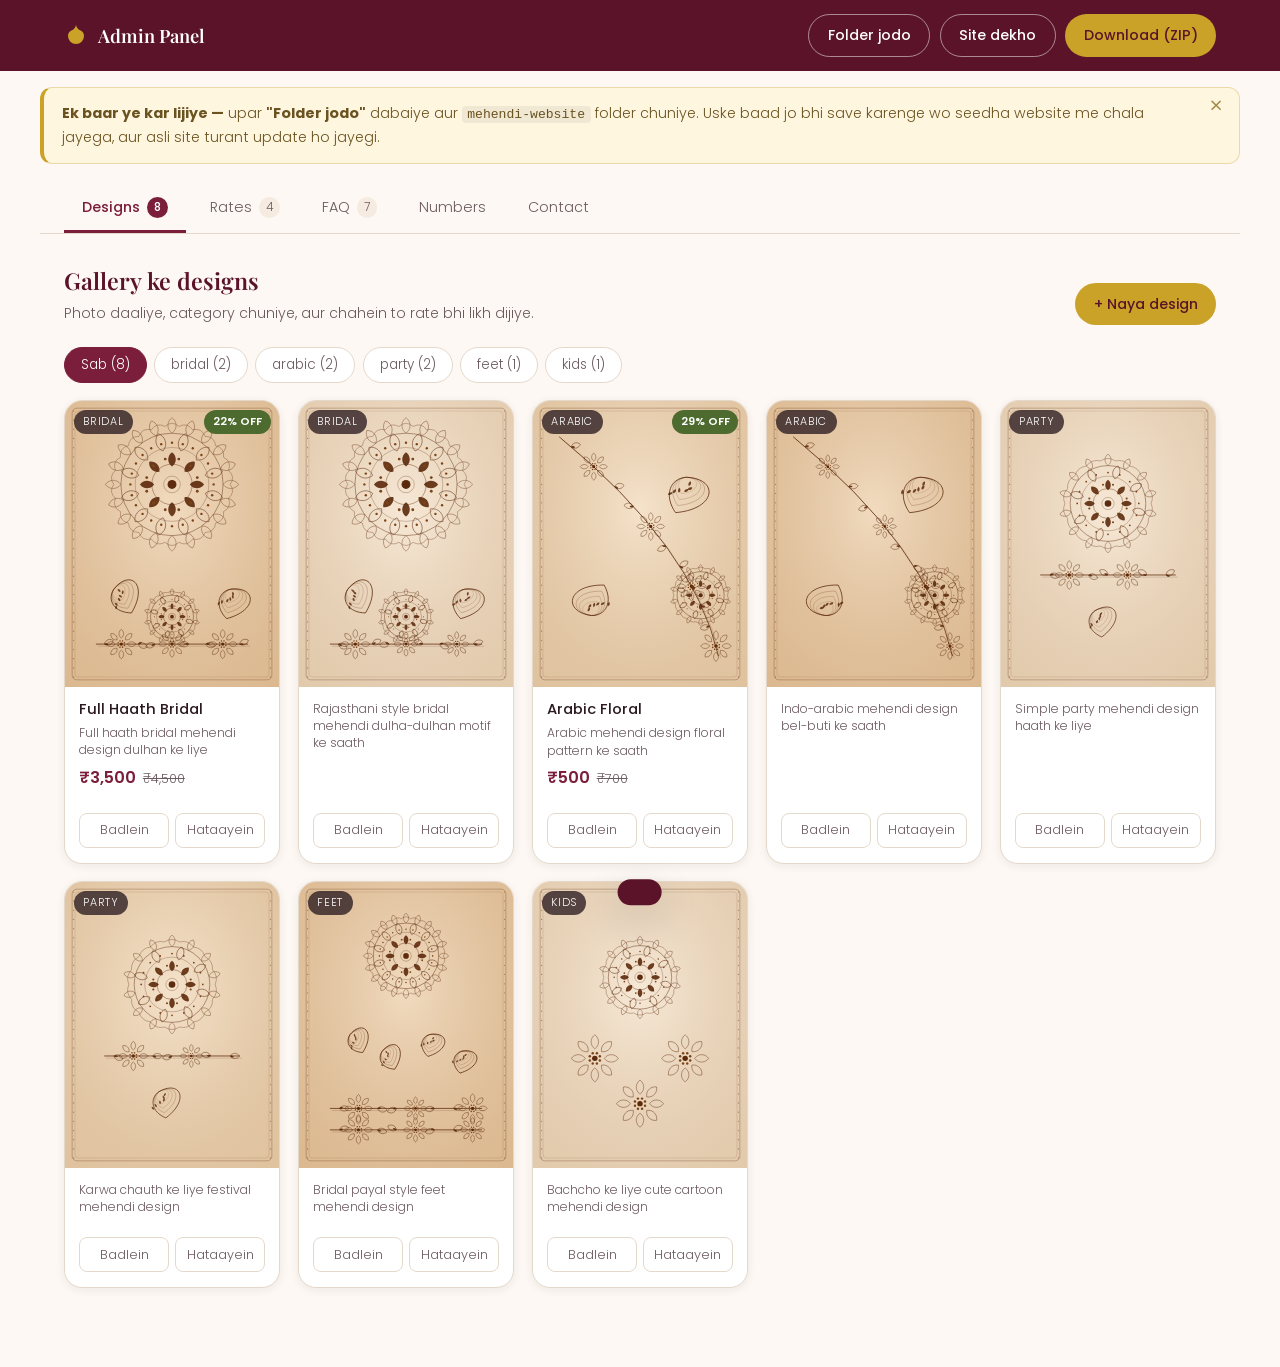
==== admin.html @ f22e6439 "Mehendi by Swity - website + admin panel Swity Tularam Kolhe ke mehendi business ki single-page site" ====
<!DOCTYPE html>
<html lang="hi">
<head>
<meta charset="UTF-8">
<meta name="viewport" content="width=device-width, initial-scale=1.0">
<meta name="robots" content="noindex, nofollow">
<title>Admin Panel | Mehendi by Swity</title>

<link rel="icon" href="favicon.svg" type="image/svg+xml">
<link rel="preconnect" href="https://fonts.googleapis.com">
<link rel="preconnect" href="https://fonts.gstatic.com" crossorigin>
<link href="https://fonts.googleapis.com/css2?family=Playfair+Display:wght@600&family=Poppins:wght@300;400;500;600&display=swap" rel="stylesheet">
<link rel="stylesheet" href="css/admin.css">
</head>

<body>

<!-- ================= HEADER ================= -->
<header class="ad-head">
  <div class="ad-head__in">
    <div class="ad-brand">
      <svg viewBox="0 0 24 24" width="24" height="24" fill="currentColor" aria-hidden="true">
        <path d="M12 2c.6 3 2.4 4.6 4.6 5.6C19 8.7 20 10.6 20 13a8 8 0 0 1-16 0c0-2.4 1-4.3 3.4-5.4C9.6 6.6 11.4 5 12 2z"/>
      </svg>
      <span>Admin Panel</span>
    </div>
    <div class="ad-head__actions">
      <span class="ad-link" id="linkStatus"></span>
      <button class="ad-btn ad-btn--ghost" id="btnConnect">Folder jodo</button>
      <a href="index.html" target="_blank" class="ad-btn ad-btn--ghost" id="btnPreview">Site dekho</a>
      <button class="ad-btn ad-btn--primary" id="btnExport">Download (ZIP)</button>
    </div>
  </div>
</header>

<!-- ================= LOCAL-ONLY WARNING ================= -->
<div class="ad-notice" id="notice">
  <strong>Ek baar ye kar lijiye —</strong> upar <b>"Folder jodo"</b> dabaiye aur
  <code>mehendi-website</code> folder chuniye. Uske baad jo bhi save karenge wo
  seedha website me chala jayega, aur asli site turant update ho jayegi.
  <button class="ad-notice__x" id="noticeX" aria-label="Band karein">&times;</button>
</div>

<div class="ad-notice ad-notice--ok" id="noticeOk" hidden>
  <strong>Folder juda hua hai —</strong> <span id="okFolder"></span>. Ab har save
  seedha website me likha jaata hai. <b>"Site dekho"</b> dabakar check kar sakte hain.
  <button class="ad-notice__x" id="noticeOkX" aria-label="Band karein">&times;</button>
</div>

<!-- ================= TABS ================= -->
<nav class="ad-tabs" role="tablist">
  <button class="ad-tab is-active" data-tab="gallery" role="tab" aria-selected="true">Designs <span class="ad-count" id="cGallery">0</span></button>
  <button class="ad-tab" data-tab="packages" role="tab" aria-selected="false">Rates <span class="ad-count" id="cPackages">0</span></button>
  <button class="ad-tab" data-tab="faqs" role="tab" aria-selected="false">FAQ <span class="ad-count" id="cFaqs">0</span></button>
  <button class="ad-tab" data-tab="stats" role="tab" aria-selected="false">Numbers</button>
  <button class="ad-tab" data-tab="site" role="tab" aria-selected="false">Contact</button>
</nav>

<main class="ad-main">

  <!-- ============ DESIGNS ============ -->
  <section class="ad-panel is-active" data-panel="gallery">
    <div class="ad-panel__head">
      <div>
        <h2>Gallery ke designs</h2>
        <p>Photo daaliye, category chuniye, aur chahein to rate bhi likh dijiye.</p>
      </div>
      <button class="ad-btn ad-btn--primary" id="btnAddDesign">+ Naya design</button>
    </div>

    <div class="ad-filterbar" id="galleryCats"></div>
    <div class="ad-grid" id="galleryList"></div>
    <p class="ad-empty" id="galleryEmpty" hidden>Abhi koi design nahi hai. Upar "+ Naya design" dabaiye.</p>
  </section>

  <!-- ============ PACKAGES ============ -->
  <section class="ad-panel" data-panel="packages">
    <div class="ad-panel__head">
      <div>
        <h2>Packages aur rates</h2>
        <p>Original price aur discount wala rate dono daaliye — site pe kata hua price aur "OFF" badge dikhega.</p>
      </div>
      <button class="ad-btn ad-btn--primary" id="btnAddPackage">+ Naya package</button>
    </div>
    <div class="ad-list" id="packageList"></div>
    <p class="ad-empty" id="packageEmpty" hidden>Abhi koi package nahi hai.</p>
  </section>

  <!-- ============ FAQ ============ -->
  <section class="ad-panel" data-panel="faqs">
    <div class="ad-panel__head">
      <div>
        <h2>Sawaal-Jawaab</h2>
        <p>Jo sawaal client baar-baar poochhte hain, wo yahan daal dijiye.</p>
      </div>
      <button class="ad-btn ad-btn--primary" id="btnAddFaq">+ Naya sawaal</button>
    </div>
    <div class="ad-list" id="faqList"></div>
    <p class="ad-empty" id="faqEmpty" hidden>Abhi koi sawaal nahi hai.</p>
  </section>

  <!-- ============ STATS ============ -->
  <section class="ad-panel" data-panel="stats">
    <div class="ad-panel__head">
      <div>
        <h2>Hero ke neeche wale numbers</h2>
        <p>Jaise "5+ Saal ka Experience". Asli aankde hi daaliye.</p>
      </div>
      <button class="ad-btn ad-btn--primary" id="btnAddStat">+ Naya number</button>
    </div>
    <div class="ad-list" id="statList"></div>
  </section>

  <!-- ============ SITE / CONTACT ============ -->
  <section class="ad-panel" data-panel="site">
    <div class="ad-panel__head">
      <div>
        <h2>Contact aur site ki details</h2>
        <p>Naam, WhatsApp number, sheher aur social links.</p>
      </div>
    </div>

    <form class="ad-form ad-form--site" id="siteForm">
      <div class="ad-field"><label for="sBrand">Business ka naam</label>
        <input id="sBrand" data-site="brand" type="text" placeholder="Mehendi by Swity"></div>
      <div class="ad-field"><label for="sArtist">Pura naam</label>
        <input id="sArtist" data-site="artist" type="text" placeholder="Swity Tularam Kolhe"></div>
      <div class="ad-field"><label for="sShort">Chhota naam (About me)</label>
        <input id="sShort" data-site="artistShort" type="text" placeholder="Swity"></div>
      <div class="ad-field ad-field--full"><label for="sTagline">Tagline</label>
        <input id="sTagline" data-site="tagline" type="text"></div>

      <div class="ad-field"><label for="sWa">WhatsApp number <span class="ad-req">*</span></label>
        <input id="sWa" data-site="whatsapp" type="text" inputmode="numeric" placeholder="919145671694">
        <small class="ad-hint">91 ke saath, bina + aur bina space ke</small>
        <small class="ad-err" data-err="sWa"></small></div>
      <div class="ad-field"><label for="sPhone">Number (dikhane ke liye)</label>
        <input id="sPhone" data-site="phone" type="text" placeholder="+91 91456 71694"></div>
      <div class="ad-field"><label for="sEmail">Email</label>
        <input id="sEmail" data-site="email" type="email" placeholder="khaali chhodo to hide rahega">
        <small class="ad-err" data-err="sEmail"></small></div>
      <div class="ad-field"><label for="sInsta">Instagram link</label>
        <input id="sInsta" data-site="instagram" type="url" placeholder="https://instagram.com/..."></div>

      <div class="ad-field"><label for="sCity">Sheher</label>
        <input id="sCity" data-site="city" type="text" placeholder="Warud"></div>
      <div class="ad-field"><label for="sSeo">Title me jagah</label>
        <input id="sSeo" data-site="seoArea" type="text" placeholder="Warud, Amravati"></div>
      <div class="ad-field"><label for="sPin">Pincode</label>
        <input id="sPin" data-site="postalCode" type="text" inputmode="numeric" placeholder="444906"></div>
      <div class="ad-field"><label for="sWeb3">Web3Forms key (email form)</label>
        <input id="sWeb3" data-site="web3formsKey" type="text" placeholder="khaali = email button hide"></div>

      <div class="ad-field ad-field--full"><label for="sAreas">Service area (comma se alag)</label>
        <input id="sAreas" data-site="areas" type="text"
               placeholder="Warud, Morshi, Amravati, Katol, Nagpur aur aas-paas ke ilaake"></div>
    </form>

    <div class="ad-danger">
      <div>
        <h3>Sab kuch mitaayein</h3>
        <p>Admin ka saara data aur photos is browser se hat jayenge. Website ki files par koi asar nahi hoga.</p>
      </div>
      <button class="ad-btn ad-btn--danger" id="btnReset">Reset karein</button>
    </div>
  </section>

</main>

<!-- ================= DESIGN MODAL ================= -->
<div class="ad-modal" id="designModal" hidden>
  <div class="ad-modal__box" role="dialog" aria-modal="true" aria-labelledby="dmTitle">
    <div class="ad-modal__head">
      <h3 id="dmTitle">Naya design</h3>
      <button class="ad-modal__x" data-close aria-label="Band karein">&times;</button>
    </div>

    <form class="ad-form" id="designForm">
      <div class="ad-field ad-field--full">
        <label>Photo <span class="ad-req">*</span></label>
        <div class="ad-drop" id="drop">
          <input type="file" id="dFile" accept="image/*" hidden>
          <img id="dPreview" alt="" hidden>
          <div class="ad-drop__msg" id="dropMsg">
            <svg viewBox="0 0 24 24" width="34" height="34" fill="none" stroke="currentColor" stroke-width="1.5">
              <rect x="3" y="3" width="18" height="18" rx="3"/><circle cx="8.5" cy="8.5" r="1.8"/>
              <path d="m21 15-5-5L5 21"/>
            </svg>
            <b>Photo chuniye</b>
            <span>ya yahan drag karke chhod dijiye</span>
          </div>
        </div>
        <small class="ad-hint" id="dFileInfo">Badi photo apne aap chhoti kar di jayegi (max 1400px, ~200KB)</small>
        <small class="ad-err" data-err="dFile"></small>
      </div>

      <div class="ad-field">
        <label for="dCategory">Category <span class="ad-req">*</span></label>
        <input id="dCategory" list="catList" type="text" placeholder="bridal">
        <datalist id="catList"></datalist>
        <small class="ad-hint">Nayi category likh do to nayi ban jayegi</small>
        <small class="ad-err" data-err="dCategory"></small>
      </div>

      <div class="ad-field">
        <label for="dTitle">Design ka naam</label>
        <input id="dTitle" type="text" placeholder="Full haath bridal">
      </div>

      <div class="ad-field ad-field--full">
        <label for="dAlt">Photo me kya hai <span class="ad-req">*</span></label>
        <input id="dAlt" type="text" placeholder="Full haath bridal mehendi design dulhan ke liye">
        <small class="ad-hint">Google aur screen-reader ke liye — chhota sa description</small>
        <small class="ad-err" data-err="dAlt"></small>
      </div>

      <div class="ad-field">
        <label for="dMrp">Original price (₹)</label>
        <input id="dMrp" type="number" min="0" step="10" placeholder="1000">
        <small class="ad-hint">Kata hua dikhega. Khaali chhod sakte ho.</small>
      </div>

      <div class="ad-field">
        <label for="dPrice">Aaj ka price (₹)</label>
        <input id="dPrice" type="number" min="0" step="10" placeholder="800">
        <small class="ad-err" data-err="dPrice"></small>
      </div>

      <div class="ad-field ad-field--full">
        <div class="ad-discount" id="dDiscount" hidden></div>
      </div>

      <div class="ad-modal__foot ad-field--full">
        <button type="button" class="ad-btn ad-btn--ghost" data-close>Rehne dijiye</button>
        <button type="submit" class="ad-btn ad-btn--primary" id="dSave">Save karein</button>
      </div>
    </form>
  </div>
</div>

<!-- ================= PACKAGE MODAL ================= -->
<div class="ad-modal" id="packageModal" hidden>
  <div class="ad-modal__box" role="dialog" aria-modal="true" aria-labelledby="pmTitle">
    <div class="ad-modal__head">
      <h3 id="pmTitle">Naya package</h3>
      <button class="ad-modal__x" data-close aria-label="Band karein">&times;</button>
    </div>

    <form class="ad-form" id="packageForm">
      <div class="ad-field">
        <label for="pName">Package ka naam <span class="ad-req">*</span></label>
        <input id="pName" type="text" placeholder="Bridal Package">
        <small class="ad-err" data-err="pName"></small>
      </div>
      <div class="ad-field">
        <label for="pUnit">Price ke neeche ki line</label>
        <input id="pUnit" type="text" placeholder="se shuru (dono haath)">
      </div>

      <div class="ad-field">
        <label for="pMrp">Original price (₹)</label>
        <input id="pMrp" type="number" min="0" step="50" placeholder="4500">
      </div>
      <div class="ad-field">
        <label for="pPrice">Aaj ka price (₹) <span class="ad-req">*</span></label>
        <input id="pPrice" type="text" inputmode="numeric" placeholder="3500">
        <small class="ad-hint">Number likhiye, ya "Custom" jaisa koi shabd</small>
        <small class="ad-err" data-err="pPrice"></small>
      </div>

      <div class="ad-field ad-field--full">
        <div class="ad-discount" id="pDiscount" hidden></div>
      </div>

      <div class="ad-field ad-field--full">
        <label for="pDesc">Chhota description</label>
        <textarea id="pDesc" rows="2" placeholder="Dulhan ke liye complete bridal mehendi..."></textarea>
      </div>

      <div class="ad-field ad-field--full">
        <label for="pFeatures">Kya-kya milega (har line pe ek)</label>
        <textarea id="pFeatures" rows="4" placeholder="Haath kohni tak + paer&#10;Dulha-dulhan motif&#10;3-5 ghante"></textarea>
      </div>

      <div class="ad-field ad-field--full">
        <label class="ad-check">
          <input type="checkbox" id="pFeatured">
          <span>Ise "Sabse Popular" banaiye (ek waqt me ek hi)</span>
        </label>
      </div>

      <div class="ad-modal__foot ad-field--full">
        <button type="button" class="ad-btn ad-btn--ghost" data-close>Rehne dijiye</button>
        <button type="submit" class="ad-btn ad-btn--primary">Save karein</button>
      </div>
    </form>
  </div>
</div>

<!-- ================= FAQ MODAL ================= -->
<div class="ad-modal" id="faqModal" hidden>
  <div class="ad-modal__box" role="dialog" aria-modal="true" aria-labelledby="fmTitle">
    <div class="ad-modal__head">
      <h3 id="fmTitle">Naya sawaal</h3>
      <button class="ad-modal__x" data-close aria-label="Band karein">&times;</button>
    </div>
    <form class="ad-form" id="faqForm">
      <div class="ad-field ad-field--full">
        <label for="fQ">Sawaal <span class="ad-req">*</span></label>
        <input id="fQ" type="text" placeholder="Booking kitne din pehle karni chahiye?">
        <small class="ad-err" data-err="fQ"></small>
      </div>
      <div class="ad-field ad-field--full">
        <label for="fA">Jawaab <span class="ad-req">*</span></label>
        <textarea id="fA" rows="5"></textarea>
        <small class="ad-err" data-err="fA"></small>
      </div>
      <div class="ad-modal__foot ad-field--full">
        <button type="button" class="ad-btn ad-btn--ghost" data-close>Rehne dijiye</button>
        <button type="submit" class="ad-btn ad-btn--primary">Save karein</button>
      </div>
    </form>
  </div>
</div>

<!-- ================= TOAST ================= -->
<div class="ad-toast" id="toast" role="status" aria-live="polite"></div>

<script src="js/config.js"></script>
<script src="js/admin-store.js"></script>
<script src="js/admin-export.js"></script>
<script src="js/admin-publish.js"></script>
<script src="js/admin.js"></script>
</body>
</html>
---- css/admin.css ----
/* ============================================================
   ADMIN PANEL - styles
   Site ka hi rang, par kaam-kaaji layout (dashboard jaisa)
   ============================================================ */
:root {
  --maroon:      #7B1E3B;
  --maroon-dark: #5A1329;
  --maroon-lt:   #A03354;
  --mehendi:     #4E6B2F;
  --gold:        #C9A227;
  --cream:       #FDF8F3;
  --cream-2:     #F5EBE0;
  --ink:         #2B1B20;
  --ink-soft:    #6B5A5F;
  --line:        #E4D8CB;
  --white:       #fff;
  --danger:      #C0392B;
  --ok:          #2E7D4F;

  --font-head: "Playfair Display", Georgia, serif;
  --font-body: "Poppins", -apple-system, "Segoe UI", Roboto, sans-serif;
  --r:  12px;
  --r2: 18px;
  --sh:  0 2px 10px rgba(43,27,32,.07);
  --sh2: 0 14px 40px rgba(43,27,32,.18);
  --ease: cubic-bezier(.4,0,.2,1);
}

* , *::before, *::after { box-sizing: border-box; }

body {
  margin: 0;
  font-family: var(--font-body);
  font-weight: 300;
  font-size: 15px;
  line-height: 1.6;
  color: var(--ink);
  background: var(--cream);
}

h1,h2,h3 { font-family: var(--font-head); font-weight: 600; margin: 0; color: var(--maroon-dark); }
p { margin: 0; }
img { max-width: 100%; display: block; }
button, input, select, textarea { font: inherit; color: inherit; }
button { cursor: pointer; border: none; background: none; }
:focus-visible { outline: 3px solid var(--gold); outline-offset: 2px; border-radius: 5px; }

/* ---------------- Header ---------------- */
.ad-head {
  position: sticky; top: 0; z-index: 40;
  background: var(--maroon-dark);
  color: var(--white);
}
.ad-head__in {
  max-width: 1200px; margin: 0 auto;
  padding: .85rem 1.5rem;
  display: flex; align-items: center; justify-content: space-between; gap: 1rem;
}
.ad-brand {
  display: flex; align-items: center; gap: .6rem;
  font-family: var(--font-head); font-size: 1.15rem; font-weight: 600;
}
.ad-brand svg { color: var(--gold); }
.ad-head__actions { display: flex; gap: .6rem; flex-wrap: wrap; }

/* ---------------- Buttons ---------------- */
.ad-btn {
  display: inline-flex; align-items: center; justify-content: center; gap: .4rem;
  padding: .6rem 1.15rem; border-radius: 100px;
  font-size: .88rem; font-weight: 500; white-space: nowrap;
  text-decoration: none;
  transition: background .2s var(--ease), transform .15s var(--ease), color .2s var(--ease);
}
.ad-btn:hover { transform: translateY(-1px); }
.ad-btn--primary { background: var(--gold); color: var(--maroon-dark); }
.ad-btn--primary:hover { background: #DDB945; }
.ad-btn--ghost { border: 1.4px solid rgba(255,255,255,.5); color: var(--white); }
.ad-btn--ghost:hover { background: rgba(255,255,255,.14); }
.ad-btn--danger { background: var(--danger); color: var(--white); }
.ad-btn--danger:hover { background: #A93226; }
.ad-btn[disabled] { opacity: .55; pointer-events: none; }

/* panel ke andar wale ghost button gehre rang me */
.ad-main .ad-btn--ghost, .ad-modal .ad-btn--ghost {
  border-color: var(--line); color: var(--ink-soft);
}
.ad-main .ad-btn--ghost:hover, .ad-modal .ad-btn--ghost:hover {
  background: var(--cream-2); color: var(--ink);
}

/* ---------------- Notice ---------------- */
.ad-notice {
  position: relative;
  max-width: 1200px; margin: 1rem auto 0;
  padding: .9rem 2.6rem .9rem 1.1rem;
  background: #FFF6E0; border: 1px solid #EBD9A8; border-left: 4px solid var(--gold);
  border-radius: var(--r);
  font-size: .89rem; color: #6A5320;
}
.ad-notice__x {
  position: absolute; top: .35rem; right: .6rem;
  font-size: 1.5rem; line-height: 1; color: #A48B48;
}
.ad-notice[hidden] { display: none; }

/* ---------------- Tabs ---------------- */
.ad-tabs {
  max-width: 1200px; margin: 1.25rem auto 0; padding: 0 1.5rem;
  display: flex; gap: .4rem; flex-wrap: wrap;
  border-bottom: 1px solid var(--line);
}
.ad-tab {
  padding: .7rem 1.1rem;
  font-size: .9rem; color: var(--ink-soft);
  border-bottom: 3px solid transparent;
  border-radius: var(--r) var(--r) 0 0;
  display: inline-flex; align-items: center; gap: .45rem;
  transition: color .2s var(--ease), border-color .2s var(--ease), background .2s var(--ease);
}
.ad-tab:hover { background: var(--cream-2); color: var(--ink); }
.ad-tab.is-active { color: var(--maroon); border-bottom-color: var(--maroon); font-weight: 500; }
.ad-count {
  background: var(--cream-2); color: var(--ink-soft);
  font-size: .74rem; padding: .06rem .45rem; border-radius: 100px; min-width: 1.4em; text-align: center;
}
.ad-tab.is-active .ad-count { background: var(--maroon); color: var(--white); }

/* ---------------- Panels ---------------- */
.ad-main { max-width: 1200px; margin: 0 auto; padding: 1.75rem 1.5rem 5rem; }
.ad-panel { display: none; }
.ad-panel.is-active { display: block; animation: fade .25s var(--ease); }
@keyframes fade { from { opacity: 0; transform: translateY(6px); } }

.ad-panel__head {
  display: flex; align-items: flex-end; justify-content: space-between;
  gap: 1rem; flex-wrap: wrap; margin-bottom: 1.4rem;
}
.ad-panel__head h2 { font-size: 1.45rem; }
.ad-panel__head p { font-size: .88rem; color: var(--ink-soft); margin-top: .2rem; }

.ad-empty {
  text-align: center; padding: 3rem 1rem;
  color: var(--ink-soft); font-size: .92rem;
  border: 2px dashed var(--line); border-radius: var(--r2);
}
.ad-empty[hidden] { display: none; }

/* ---------------- Category filter ---------------- */
.ad-filterbar { display: flex; gap: .45rem; flex-wrap: wrap; margin-bottom: 1.1rem; }
.ad-chip {
  padding: .38rem 1rem; border-radius: 100px;
  border: 1.4px solid var(--line); background: var(--white);
  font-size: .84rem; color: var(--ink-soft);
  transition: all .2s var(--ease);
}
.ad-chip:hover { border-color: var(--maroon); color: var(--maroon); }
.ad-chip.is-active { background: var(--maroon); border-color: var(--maroon); color: var(--white); }

/* ---------------- Design grid ---------------- */
.ad-grid {
  display: grid; gap: 1.1rem;
  grid-template-columns: repeat(auto-fill, minmax(215px, 1fr));
}
.ad-card {
  background: var(--white); border: 1px solid var(--line);
  border-radius: var(--r2); overflow: hidden;
  box-shadow: var(--sh);
  display: flex; flex-direction: column;
  transition: transform .2s var(--ease), box-shadow .2s var(--ease);
}
.ad-card:hover { transform: translateY(-3px); box-shadow: var(--sh2); }
.ad-card__img {
  position: relative; aspect-ratio: 3/4;
  background: linear-gradient(135deg, var(--cream-2), var(--line));
}
.ad-card__img img { width: 100%; height: 100%; object-fit: cover; }
.ad-card__cat {
  position: absolute; top: .55rem; left: .55rem;
  background: rgba(43,27,32,.78); color: var(--white);
  font-size: .68rem; letter-spacing: .06em; text-transform: uppercase;
  padding: .2rem .6rem; border-radius: 100px;
}
.ad-card__off {
  position: absolute; top: .55rem; right: .55rem;
  background: var(--mehendi); color: var(--white);
  font-size: .7rem; font-weight: 600;
  padding: .2rem .55rem; border-radius: 100px;
}
.ad-card__body { padding: .8rem .9rem; flex: 1; display: flex; flex-direction: column; gap: .3rem; }
.ad-card__title { font-weight: 500; font-size: .92rem; line-height: 1.35; }
.ad-card__alt { font-size: .76rem; color: var(--ink-soft); line-height: 1.4; }
.ad-card__price { display: flex; align-items: baseline; gap: .4rem; margin-top: .1rem; }
.ad-card__now { font-weight: 600; color: var(--maroon); font-size: 1rem; }
.ad-card__mrp { text-decoration: line-through; color: var(--ink-soft); font-size: .82rem; }
.ad-card__acts { display: flex; gap: .4rem; padding: .6rem .9rem .9rem; }
.ad-mini {
  flex: 1; padding: .4rem; border-radius: 8px;
  border: 1.2px solid var(--line); background: var(--white);
  font-size: .8rem; color: var(--ink-soft);
  transition: all .18s var(--ease);
}
.ad-mini:hover { border-color: var(--maroon); color: var(--maroon); }
.ad-mini--del:hover { border-color: var(--danger); color: var(--danger); background: #FDF2F0; }

/* ---------------- Lists (packages / faq / stats) ---------------- */
.ad-list { display: flex; flex-direction: column; gap: .8rem; }
.ad-row {
  background: var(--white); border: 1px solid var(--line);
  border-radius: var(--r2); padding: 1.1rem 1.25rem;
  display: flex; align-items: center; gap: 1rem; flex-wrap: wrap;
  box-shadow: var(--sh);
}
.ad-row--featured { border-color: var(--gold); border-width: 2px; }
.ad-row__main { flex: 1 1 260px; min-width: 0; }
.ad-row__title { font-weight: 500; display: flex; align-items: center; gap: .5rem; flex-wrap: wrap; }
.ad-row__sub { font-size: .83rem; color: var(--ink-soft); margin-top: .15rem; }
.ad-row__acts { display: flex; gap: .45rem; }
.ad-tag {
  background: var(--gold); color: var(--maroon-dark);
  font-size: .68rem; font-weight: 600; letter-spacing: .06em; text-transform: uppercase;
  padding: .12rem .5rem; border-radius: 100px;
}
.ad-price { display: flex; align-items: baseline; gap: .45rem; flex: 0 0 auto; }
.ad-price__now { font-family: var(--font-head); font-size: 1.35rem; font-weight: 600; color: var(--maroon); }
.ad-price__mrp { text-decoration: line-through; color: var(--ink-soft); font-size: .88rem; }
.ad-price__off { color: var(--mehendi); font-weight: 600; font-size: .8rem; }

/* ---------------- Forms ---------------- */
.ad-form { display: grid; grid-template-columns: 1fr 1fr; gap: 1rem; }
.ad-field { display: flex; flex-direction: column; gap: .32rem; min-width: 0; }
.ad-field--full { grid-column: 1 / -1; }
.ad-field label { font-size: .82rem; font-weight: 500; }
.ad-req { color: var(--maroon); }

.ad-field input, .ad-field textarea, .ad-field select {
  padding: .65rem .8rem;
  border: 1.4px solid var(--line); border-radius: 9px;
  background: var(--cream); font-size: .9rem; font-weight: 300;
  width: 100%;
  transition: border-color .18s var(--ease), background .18s var(--ease);
}
.ad-field textarea { resize: vertical; }
.ad-field input:focus, .ad-field textarea:focus {
  border-color: var(--maroon); background: var(--white); outline: none;
}
.ad-field.has-error input, .ad-field.has-error textarea { border-color: var(--danger); background: #FDF2F0; }

.ad-hint { font-size: .74rem; color: var(--ink-soft); }
.ad-err { font-size: .75rem; color: var(--danger); min-height: 0; }
.ad-err:empty { display: none; }

.ad-check { display: flex; align-items: center; gap: .55rem; font-size: .88rem; cursor: pointer; }
.ad-check input { width: auto; }

.ad-form--site { background: var(--white); border: 1px solid var(--line);
  border-radius: var(--r2); padding: 1.6rem; box-shadow: var(--sh); }

/* ---------------- Photo drop ---------------- */
.ad-drop {
  position: relative;
  border: 2px dashed var(--line); border-radius: var(--r2);
  background: var(--cream);
  min-height: 210px;
  display: grid; place-items: center;
  cursor: pointer; overflow: hidden;
  transition: border-color .2s var(--ease), background .2s var(--ease);
}
.ad-drop:hover, .ad-drop.is-over { border-color: var(--maroon); background: var(--cream-2); }
.ad-drop img { max-height: 300px; width: auto; object-fit: contain; }
.ad-drop__msg {
  display: flex; flex-direction: column; align-items: center; gap: .3rem;
  color: var(--ink-soft); text-align: center; padding: 1.5rem;
}
.ad-drop__msg b { color: var(--ink); font-weight: 500; font-size: .92rem; }
.ad-drop__msg span { font-size: .8rem; }
.ad-drop__msg[hidden] { display: none; }

/* ---------------- Discount box ---------------- */
.ad-discount {
  background: #EFF6EC; border: 1px solid #CBE3C0; border-radius: var(--r);
  padding: .7rem .9rem; font-size: .86rem; color: var(--ok);
  display: flex; align-items: center; gap: .5rem; flex-wrap: wrap;
}
.ad-discount[hidden] { display: none; }
.ad-discount.is-bad { background: #FDF2F0; border-color: #F0C8C2; color: var(--danger); }
.ad-discount b { font-size: 1.05rem; }

/* ---------------- Modal ---------------- */
.ad-modal {
  position: fixed; inset: 0; z-index: 60;
  background: rgba(28,16,20,.6);
  display: grid; place-items: center; padding: 1.5rem;
  overflow-y: auto;
  animation: fade .2s var(--ease);
}
.ad-modal[hidden] { display: none; }
.ad-modal__box {
  background: var(--cream); border-radius: var(--r2);
  width: min(660px, 100%); max-height: 92vh; overflow-y: auto;
  box-shadow: var(--sh2);
}
.ad-modal__head {
  position: sticky; top: 0; z-index: 1;
  display: flex; align-items: center; justify-content: space-between;
  padding: 1.1rem 1.5rem; background: var(--cream);
  border-bottom: 1px solid var(--line);
}
.ad-modal__head h3 { font-size: 1.2rem; }
.ad-modal__x { font-size: 1.8rem; line-height: 1; color: var(--ink-soft); }
.ad-modal__x:hover { color: var(--ink); }
.ad-modal .ad-form { padding: 1.5rem; }
.ad-modal__foot {
  display: flex; justify-content: flex-end; gap: .6rem;
  padding-top: .4rem; border-top: 1px solid var(--line); margin-top: .3rem;
}
.ad-modal__foot .ad-btn { padding-top: .65rem; padding-bottom: .65rem; }

/* ---------------- Danger zone ---------------- */
.ad-danger {
  margin-top: 1.75rem; padding: 1.25rem 1.5rem;
  background: #FDF2F0; border: 1px solid #F0C8C2; border-radius: var(--r2);
  display: flex; align-items: center; justify-content: space-between; gap: 1rem; flex-wrap: wrap;
}
.ad-danger h3 { font-size: 1.05rem; color: var(--danger); }
.ad-danger p { font-size: .84rem; color: var(--ink-soft); margin-top: .15rem; }

/* ---------------- Toast ---------------- */
.ad-toast {
  position: fixed; left: 50%; bottom: 1.75rem; transform: translate(-50%, 130%);
  z-index: 80;
  background: var(--maroon-dark); color: var(--white);
  padding: .8rem 1.4rem; border-radius: 100px;
  font-size: .88rem; box-shadow: var(--sh2);
  transition: transform .3s var(--ease);
  max-width: calc(100vw - 2rem);
}
.ad-toast.is-on { transform: translate(-50%, 0); }
.ad-toast.is-err { background: var(--danger); }
.ad-toast.is-ok { background: var(--ok); }

/* ---------------- Responsive ---------------- */
@media (max-width: 720px) {
  .ad-head__in { padding: .7rem 1rem; }
  .ad-brand span { display: none; }
  .ad-tabs, .ad-main { padding-left: 1rem; padding-right: 1rem; }
  .ad-notice { margin-left: 1rem; margin-right: 1rem; }
  .ad-form { grid-template-columns: 1fr; }
  .ad-field--full { grid-column: auto; }
  .ad-panel__head { align-items: stretch; }
  .ad-panel__head .ad-btn { width: 100%; }
  .ad-grid { grid-template-columns: repeat(auto-fill, minmax(150px, 1fr)); gap: .8rem; }
  .ad-row { padding: 1rem; }
  .ad-row__acts { width: 100%; }
  .ad-row__acts .ad-mini { flex: 1; }
  .ad-modal { padding: 0; }
  .ad-modal__box { max-height: 100vh; border-radius: 0; width: 100%; }
  .ad-form--site { padding: 1.1rem; }
}

@media (prefers-reduced-motion: reduce) {
  *, *::before, *::after {
    animation-duration: .01ms !important;
    transition-duration: .01ms !important;
  }
}

/* ---------------- Folder link status ---------------- */
.ad-link {
  display: inline-flex; align-items: center; gap: .4rem;
  font-size: .8rem; color: rgba(255,255,255,.75);
  padding-right: .3rem;
}
.ad-link::before {
  content: ""; width: 8px; height: 8px; border-radius: 50%;
  background: rgba(255,255,255,.35); flex-shrink: 0;
}
.ad-link.is-on::before { background: #5DD37F; box-shadow: 0 0 0 3px rgba(93,211,127,.25); }
.ad-link:empty { display: none; }

.ad-notice--ok {
  background: #EFF6EC; border-color: #CBE3C0; border-left-color: var(--ok);
  color: #2C5A3C;
}
.ad-notice--ok .ad-notice__x { color: #6A9478; }
.ad-notice code {
  background: rgba(0,0,0,.06); padding: .05rem .35rem; border-radius: 4px;
  font-size: .92em;
}
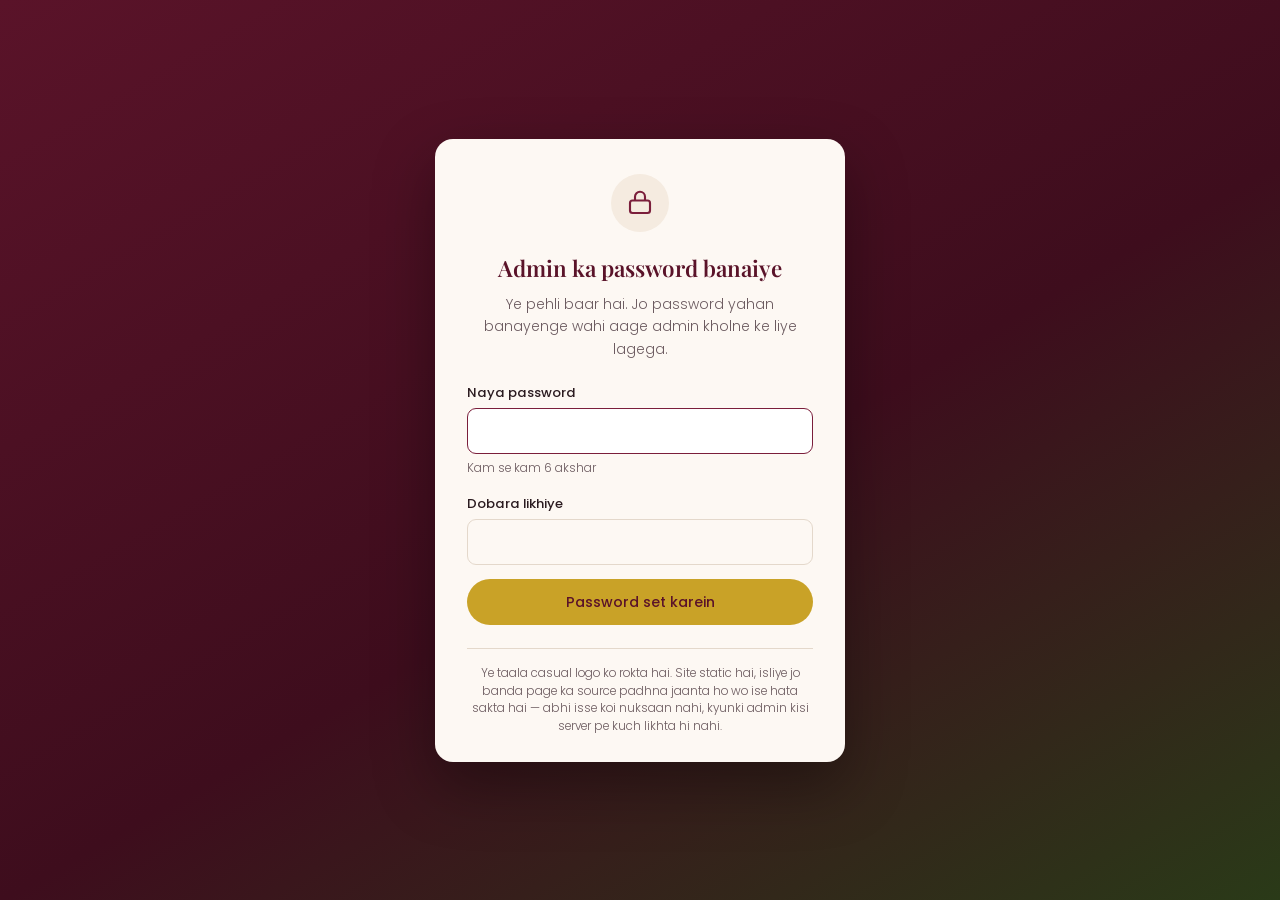
==== commit 634a1fda: "Admin panel me password lock Admin ab lock screen ke peeche hai. Password kahin save nahi hota - sir" ====
--- a/admin.html
+++ b/admin.html
@@ -14,6 +14,69 @@
 </head>
 
 <body>
+
+<!-- ================= LOCK SCREEN ================= -->
+<div class="ad-gate" id="gate">
+  <div class="ad-gate__box">
+    <div class="ad-gate__mark" aria-hidden="true">
+      <svg viewBox="0 0 24 24" width="30" height="30" fill="none" stroke="currentColor" stroke-width="1.7">
+        <rect x="4" y="10" width="16" height="10" rx="2"/>
+        <path d="M8 10V7a4 4 0 0 1 8 0v3"/>
+      </svg>
+    </div>
+
+    <!-- pehli baar: password banao -->
+    <form id="gateSetup" hidden>
+      <h1>Admin ka password banaiye</h1>
+      <p class="ad-gate__sub">Ye pehli baar hai. Jo password yahan banayenge wahi
+         aage admin kholne ke liye lagega.</p>
+      <div class="ad-field">
+        <label for="gp1">Naya password</label>
+        <input type="password" id="gp1" autocomplete="new-password" minlength="6">
+        <small class="ad-hint">Kam se kam 6 akshar</small>
+      </div>
+      <div class="ad-field">
+        <label for="gp2">Dobara likhiye</label>
+        <input type="password" id="gp2" autocomplete="new-password">
+        <small class="ad-err" data-err="gp2"></small>
+      </div>
+      <button type="submit" class="ad-btn ad-btn--primary ad-gate__go">Password set karein</button>
+    </form>
+
+    <!-- baad me: password daalo -->
+    <form id="gateLogin" hidden>
+      <h1>Admin Panel</h1>
+      <p class="ad-gate__sub">Aage badhne ke liye password daaliye.</p>
+      <div class="ad-field">
+        <label for="gp">Password</label>
+        <input type="password" id="gp" autocomplete="current-password">
+        <small class="ad-err" data-err="gp"></small>
+      </div>
+      <label class="ad-check">
+        <input type="checkbox" id="gpRemember">
+        <span>Is browser me 30 din yaad rakhiye</span>
+      </label>
+      <button type="submit" class="ad-btn ad-btn--primary ad-gate__go">Kholiye</button>
+      <p class="ad-gate__foot">Password bhool gaye? <a href="#" id="gateForget">Naya password banaiye</a>
+         — purana data waise ka waisa rahega.</p>
+    </form>
+
+    <!-- password set hone ke baad file me daalne ke liye -->
+    <div id="gateSaved" hidden>
+      <h1>Password set ho gaya</h1>
+      <p class="ad-gate__sub" id="gateSavedMsg"></p>
+      <textarea id="gateSnippet" rows="5" readonly></textarea>
+      <button type="button" class="ad-btn ad-btn--ghost" id="gateCopy">Copy karein</button>
+      <button type="button" class="ad-btn ad-btn--primary ad-gate__go" id="gateDone">Aage badhiye</button>
+    </div>
+
+    <p class="ad-gate__note">
+      Ye taala casual logo ko rokta hai. Site static hai, isliye jo banda page ka
+      source padhna jaanta ho wo ise hata sakta hai — abhi isse koi nuksaan nahi,
+      kyunki admin kisi server pe kuch likhta hi nahi.
+    </p>
+  </div>
+</div>
 
 <!-- ================= HEADER ================= -->
 <header class="ad-head">
@@ -29,6 +92,7 @@
       <button class="ad-btn ad-btn--ghost" id="btnConnect">Folder jodo</button>
       <a href="index.html" target="_blank" class="ad-btn ad-btn--ghost" id="btnPreview">Site dekho</a>
       <button class="ad-btn ad-btn--primary" id="btnExport">Download (ZIP)</button>
+      <button class="ad-btn ad-btn--ghost ad-btn--lock" id="btnLock" title="Admin lock karein">Lock</button>
     </div>
   </div>
 </header>
@@ -327,9 +391,11 @@
 <div class="ad-toast" id="toast" role="status" aria-live="polite"></div>
 
 <script src="js/config.js"></script>
+<script src="js/admin-auth.js"></script>
 <script src="js/admin-store.js"></script>
 <script src="js/admin-export.js"></script>
 <script src="js/admin-publish.js"></script>
 <script src="js/admin.js"></script>
+<script src="js/admin-gate.js"></script>
 </body>
 </html>
--- a/css/admin.css
+++ b/css/admin.css
@@ -386,3 +386,65 @@
   background: rgba(0,0,0,.06); padding: .05rem .35rem; border-radius: 4px;
   font-size: .92em;
 }
+
+/* ============================================================
+   LOCK SCREEN
+   ============================================================ */
+.ad-gate {
+  position: fixed; inset: 0; z-index: 200;
+  display: grid; place-items: center;
+  padding: 1.5rem;
+  background: linear-gradient(150deg, var(--maroon-dark) 0%, #3E0D1D 55%, #2A3A18 100%);
+  overflow-y: auto;
+}
+.ad-gate[hidden] { display: none; }
+
+/* jab tak lock hai, admin ka content na dikhe (na hi flash ho) */
+body:not(.is-unlocked) .ad-head,
+body:not(.is-unlocked) .ad-notice,
+body:not(.is-unlocked) .ad-tabs,
+body:not(.is-unlocked) .ad-main { display: none; }
+
+.ad-gate__box {
+  width: min(410px, 100%);
+  background: var(--cream);
+  border-radius: var(--r2);
+  padding: 2.2rem 2rem 1.6rem;
+  box-shadow: 0 24px 60px rgba(0,0,0,.35);
+}
+.ad-gate__mark {
+  width: 58px; height: 58px; border-radius: 50%;
+  display: grid; place-items: center;
+  background: var(--cream-2); color: var(--maroon);
+  margin: 0 auto 1.2rem;
+}
+.ad-gate h1 {
+  font-size: 1.4rem; text-align: center; margin-bottom: .4rem;
+}
+.ad-gate__sub {
+  font-size: .87rem; color: var(--ink-soft);
+  text-align: center; margin-bottom: 1.4rem;
+}
+.ad-gate .ad-field { margin-bottom: .9rem; }
+.ad-gate .ad-check { margin-bottom: 1.1rem; font-size: .84rem; color: var(--ink-soft); }
+.ad-gate__go { width: 100%; padding-top: .75rem; padding-bottom: .75rem; }
+.ad-gate__foot {
+  font-size: .8rem; color: var(--ink-soft);
+  text-align: center; margin-top: 1rem;
+}
+.ad-gate__note {
+  font-size: .74rem; color: var(--ink-soft);
+  text-align: center; line-height: 1.5;
+  margin-top: 1.4rem; padding-top: 1rem;
+  border-top: 1px solid var(--line);
+}
+.ad-gate textarea {
+  width: 100%; font-family: ui-monospace, Consolas, monospace;
+  font-size: .74rem; padding: .7rem;
+  border: 1.4px solid var(--line); border-radius: 9px;
+  background: var(--white); resize: vertical; margin-bottom: .7rem;
+}
+.ad-gate #gateCopy { width: 100%; margin-bottom: .6rem; }
+
+/* header me lock button */
+.ad-btn--lock { padding-left: .8rem; padding-right: .8rem; }
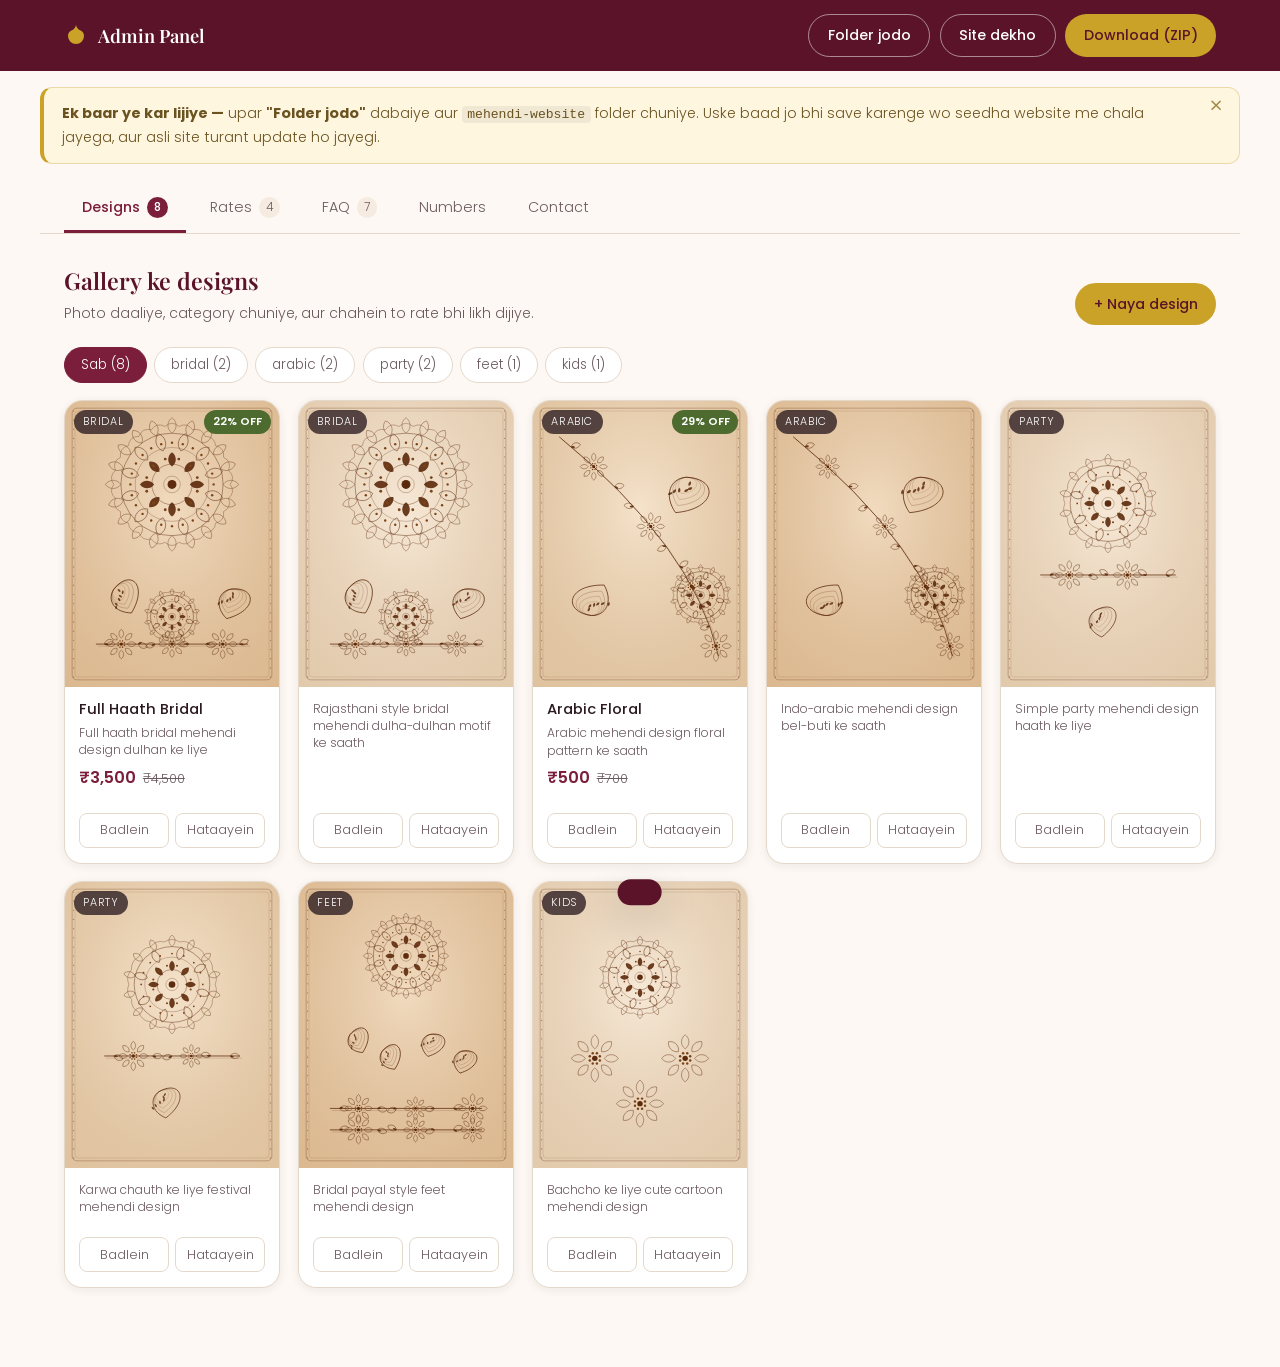
==== commit 878704bf: "Testing ke liye admin ka password lock hataya User ne testing phase me lock hataane ko kaha - baar-b" ====
--- a/admin.html
+++ b/admin.html
@@ -14,69 +14,6 @@
 </head>
 
 <body>
-
-<!-- ================= LOCK SCREEN ================= -->
-<div class="ad-gate" id="gate">
-  <div class="ad-gate__box">
-    <div class="ad-gate__mark" aria-hidden="true">
-      <svg viewBox="0 0 24 24" width="30" height="30" fill="none" stroke="currentColor" stroke-width="1.7">
-        <rect x="4" y="10" width="16" height="10" rx="2"/>
-        <path d="M8 10V7a4 4 0 0 1 8 0v3"/>
-      </svg>
-    </div>
-
-    <!-- pehli baar: password banao -->
-    <form id="gateSetup" hidden>
-      <h1>Admin ka password banaiye</h1>
-      <p class="ad-gate__sub">Ye pehli baar hai. Jo password yahan banayenge wahi
-         aage admin kholne ke liye lagega.</p>
-      <div class="ad-field">
-        <label for="gp1">Naya password</label>
-        <input type="password" id="gp1" autocomplete="new-password" minlength="6">
-        <small class="ad-hint">Kam se kam 6 akshar</small>
-      </div>
-      <div class="ad-field">
-        <label for="gp2">Dobara likhiye</label>
-        <input type="password" id="gp2" autocomplete="new-password">
-        <small class="ad-err" data-err="gp2"></small>
-      </div>
-      <button type="submit" class="ad-btn ad-btn--primary ad-gate__go">Password set karein</button>
-    </form>
-
-    <!-- baad me: password daalo -->
-    <form id="gateLogin" hidden>
-      <h1>Admin Panel</h1>
-      <p class="ad-gate__sub">Aage badhne ke liye password daaliye.</p>
-      <div class="ad-field">
-        <label for="gp">Password</label>
-        <input type="password" id="gp" autocomplete="current-password">
-        <small class="ad-err" data-err="gp"></small>
-      </div>
-      <label class="ad-check">
-        <input type="checkbox" id="gpRemember">
-        <span>Is browser me 30 din yaad rakhiye</span>
-      </label>
-      <button type="submit" class="ad-btn ad-btn--primary ad-gate__go">Kholiye</button>
-      <p class="ad-gate__foot">Password bhool gaye? <a href="#" id="gateForget">Naya password banaiye</a>
-         — purana data waise ka waisa rahega.</p>
-    </form>
-
-    <!-- password set hone ke baad file me daalne ke liye -->
-    <div id="gateSaved" hidden>
-      <h1>Password set ho gaya</h1>
-      <p class="ad-gate__sub" id="gateSavedMsg"></p>
-      <textarea id="gateSnippet" rows="5" readonly></textarea>
-      <button type="button" class="ad-btn ad-btn--ghost" id="gateCopy">Copy karein</button>
-      <button type="button" class="ad-btn ad-btn--primary ad-gate__go" id="gateDone">Aage badhiye</button>
-    </div>
-
-    <p class="ad-gate__note">
-      Ye taala casual logo ko rokta hai. Site static hai, isliye jo banda page ka
-      source padhna jaanta ho wo ise hata sakta hai — abhi isse koi nuksaan nahi,
-      kyunki admin kisi server pe kuch likhta hi nahi.
-    </p>
-  </div>
-</div>
 
 <!-- ================= HEADER ================= -->
 <header class="ad-head">
@@ -92,7 +29,6 @@
       <button class="ad-btn ad-btn--ghost" id="btnConnect">Folder jodo</button>
       <a href="index.html" target="_blank" class="ad-btn ad-btn--ghost" id="btnPreview">Site dekho</a>
       <button class="ad-btn ad-btn--primary" id="btnExport">Download (ZIP)</button>
-      <button class="ad-btn ad-btn--ghost ad-btn--lock" id="btnLock" title="Admin lock karein">Lock</button>
     </div>
   </div>
 </header>
@@ -391,11 +327,9 @@
 <div class="ad-toast" id="toast" role="status" aria-live="polite"></div>
 
 <script src="js/config.js"></script>
-<script src="js/admin-auth.js"></script>
 <script src="js/admin-store.js"></script>
 <script src="js/admin-export.js"></script>
 <script src="js/admin-publish.js"></script>
 <script src="js/admin.js"></script>
-<script src="js/admin-gate.js"></script>
 </body>
 </html>
--- a/css/admin.css
+++ b/css/admin.css
@@ -386,65 +386,3 @@
   background: rgba(0,0,0,.06); padding: .05rem .35rem; border-radius: 4px;
   font-size: .92em;
 }
-
-/* ============================================================
-   LOCK SCREEN
-   ============================================================ */
-.ad-gate {
-  position: fixed; inset: 0; z-index: 200;
-  display: grid; place-items: center;
-  padding: 1.5rem;
-  background: linear-gradient(150deg, var(--maroon-dark) 0%, #3E0D1D 55%, #2A3A18 100%);
-  overflow-y: auto;
-}
-.ad-gate[hidden] { display: none; }
-
-/* jab tak lock hai, admin ka content na dikhe (na hi flash ho) */
-body:not(.is-unlocked) .ad-head,
-body:not(.is-unlocked) .ad-notice,
-body:not(.is-unlocked) .ad-tabs,
-body:not(.is-unlocked) .ad-main { display: none; }
-
-.ad-gate__box {
-  width: min(410px, 100%);
-  background: var(--cream);
-  border-radius: var(--r2);
-  padding: 2.2rem 2rem 1.6rem;
-  box-shadow: 0 24px 60px rgba(0,0,0,.35);
-}
-.ad-gate__mark {
-  width: 58px; height: 58px; border-radius: 50%;
-  display: grid; place-items: center;
-  background: var(--cream-2); color: var(--maroon);
-  margin: 0 auto 1.2rem;
-}
-.ad-gate h1 {
-  font-size: 1.4rem; text-align: center; margin-bottom: .4rem;
-}
-.ad-gate__sub {
-  font-size: .87rem; color: var(--ink-soft);
-  text-align: center; margin-bottom: 1.4rem;
-}
-.ad-gate .ad-field { margin-bottom: .9rem; }
-.ad-gate .ad-check { margin-bottom: 1.1rem; font-size: .84rem; color: var(--ink-soft); }
-.ad-gate__go { width: 100%; padding-top: .75rem; padding-bottom: .75rem; }
-.ad-gate__foot {
-  font-size: .8rem; color: var(--ink-soft);
-  text-align: center; margin-top: 1rem;
-}
-.ad-gate__note {
-  font-size: .74rem; color: var(--ink-soft);
-  text-align: center; line-height: 1.5;
-  margin-top: 1.4rem; padding-top: 1rem;
-  border-top: 1px solid var(--line);
-}
-.ad-gate textarea {
-  width: 100%; font-family: ui-monospace, Consolas, monospace;
-  font-size: .74rem; padding: .7rem;
-  border: 1.4px solid var(--line); border-radius: 9px;
-  background: var(--white); resize: vertical; margin-bottom: .7rem;
-}
-.ad-gate #gateCopy { width: 100%; margin-bottom: .6rem; }
-
-/* header me lock button */
-.ad-btn--lock { padding-left: .8rem; padding-right: .8rem; }
